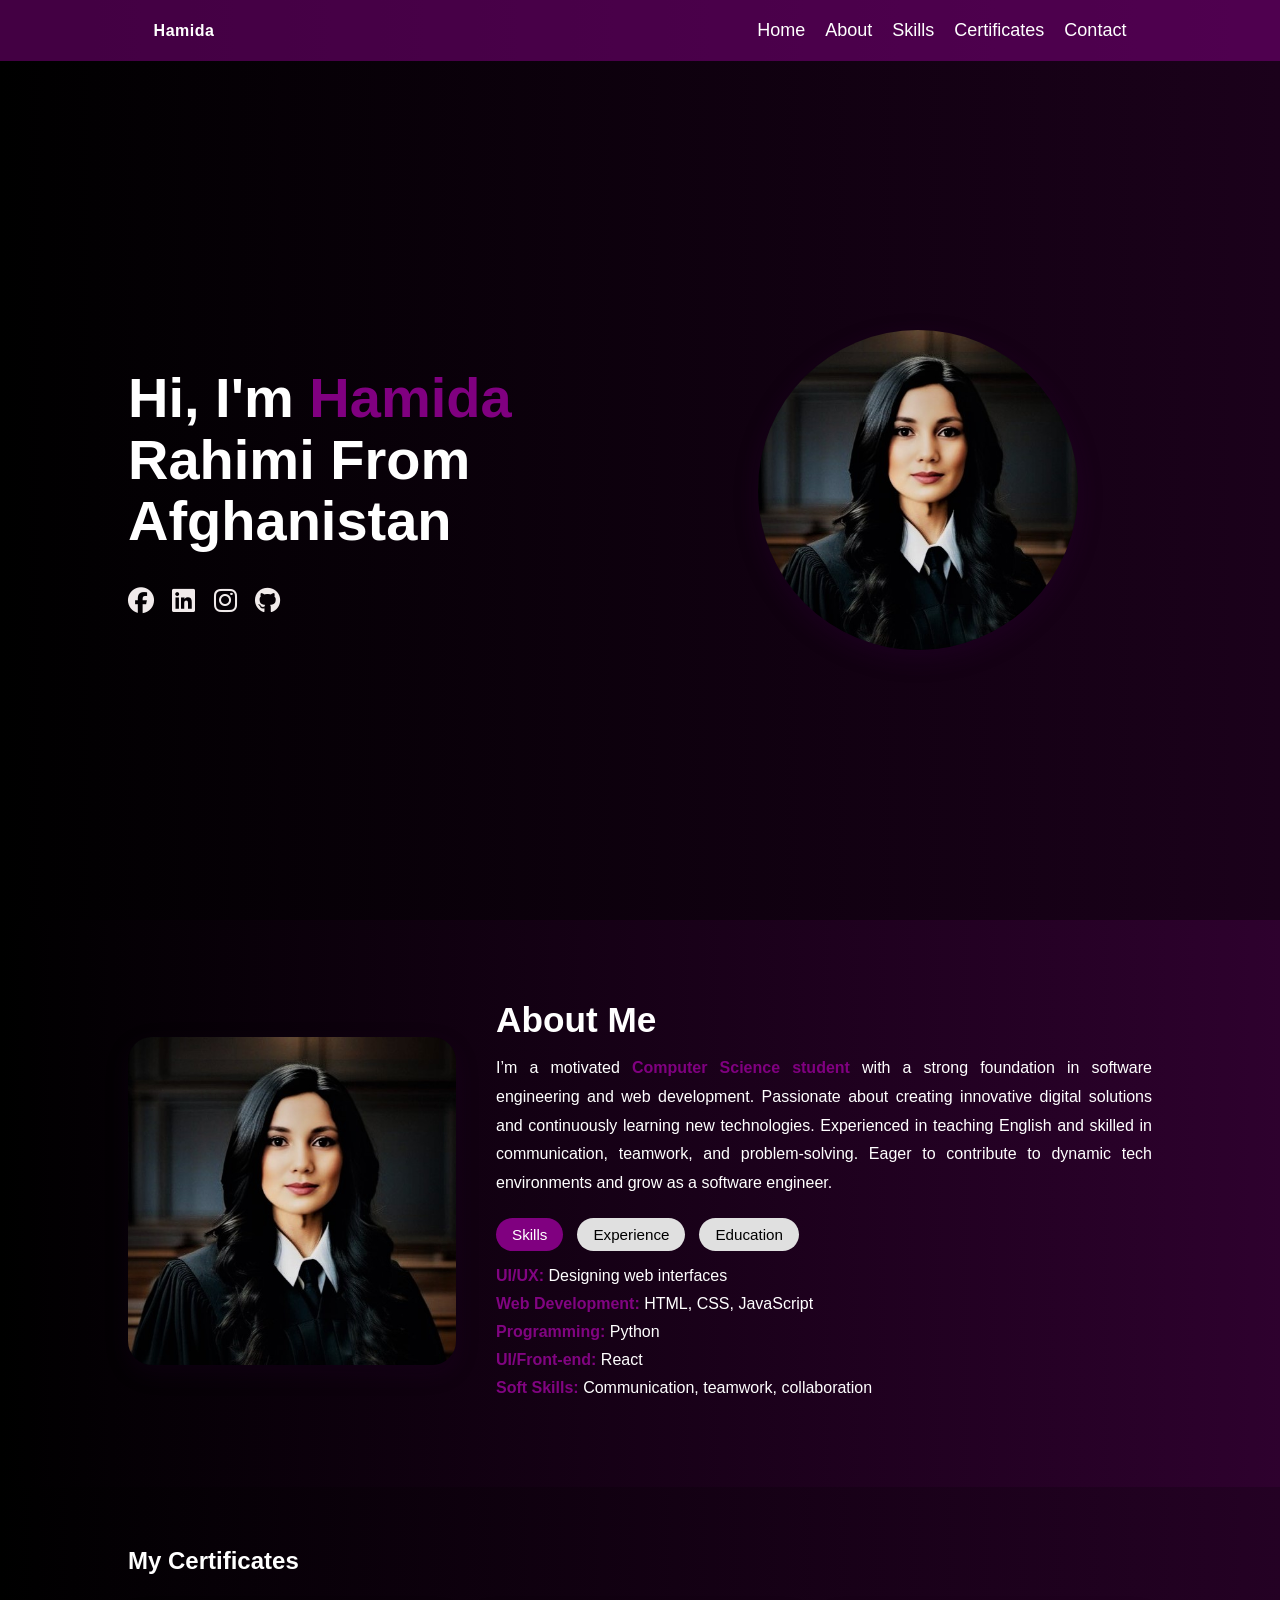
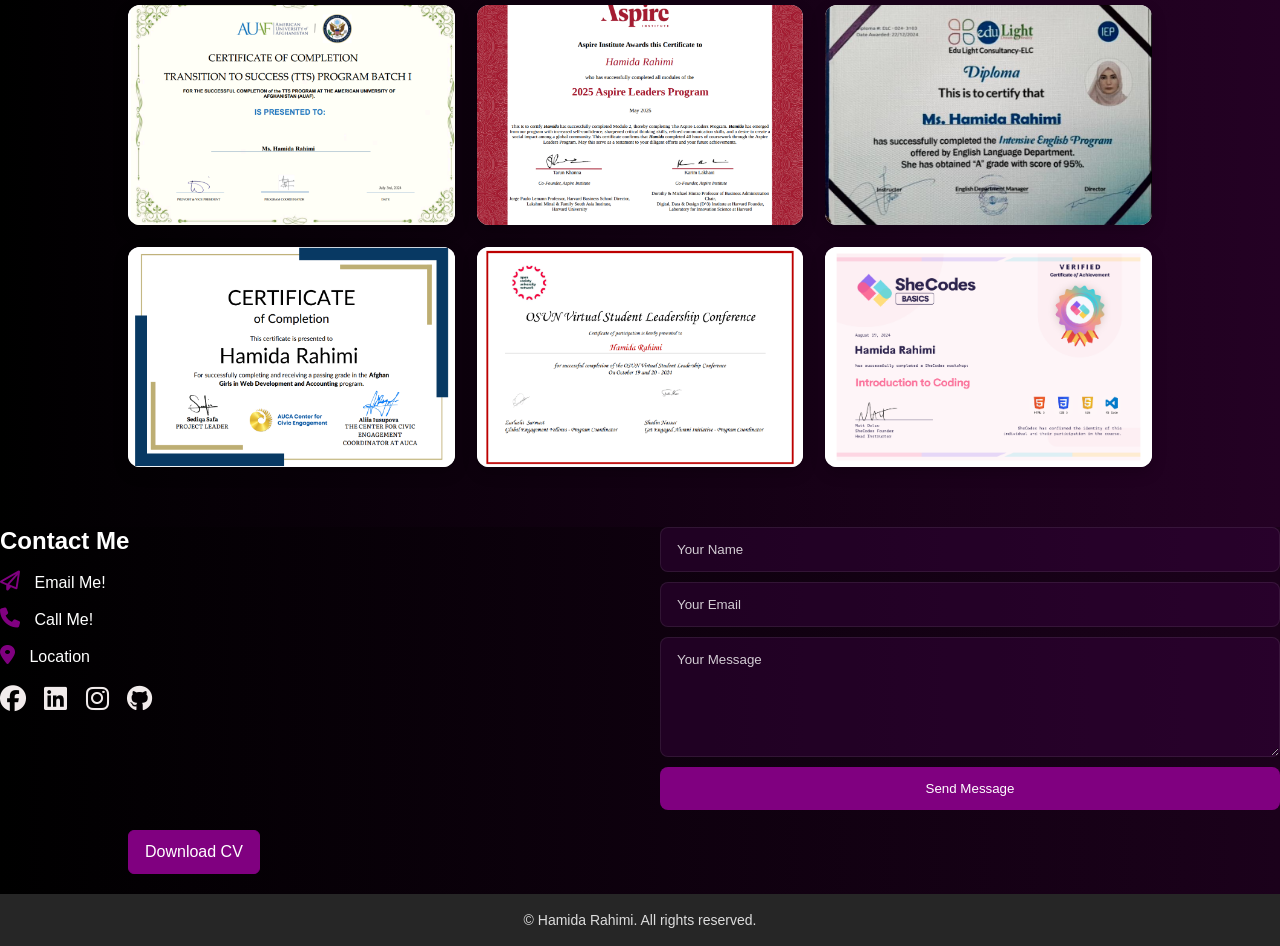
==== index.html @ 6b54b1b0 "change name" ====
<!DOCTYPE html>
<html lang="en">
<head>
  <meta charset="UTF-8" />
  <meta name="viewport" content="width=device-width, initial-scale=1.0" />
  <title>Personal Portfolio Website</title>
  <link rel="stylesheet" href="Style_fixed.css" />
  <!-- Font Awesome for icons -->
  <link rel="stylesheet" href="https://cdnjs.cloudflare.com/ajax/libs/font-awesome/6.4.0/css/all.min.css">
</head>

<body>
  <header id="header">
    <div class="container3">
      <nav class="navbar1">
        <a href="#" class="logo">Hamida</a>
        <ul id="nav-links">
          <li><a href="#">Home</a></li>
          <li><a href="#about">About</a></li>
          <li><a href="#about">Skills</a></li>
          <li><a href="#certificate">Certificates</a></li>
          <li><a href="#contact">Contact</a></li>
        </ul>
        <i class="fa-solid fa-bars" id="menu-icon" aria-label="Toggle navigation"></i>
      </nav>

      <div class="container1">
        <div class="right-sidee">
          <div class="hearder-text">
            <h1>Hi, I'm <span>Hamida</span> <br>Rahimi From Afghanistan</h1>
          </div>
          <section>
            <div class="social-icons">
              <a href="https://www.facebook.com/share/16F153yAP7/" target="_blank"><i class="fa-brands fa-facebook"></i></a>
              <a href="https://www.linkedin.com/in/hamida-rahimi-b41926293?utm_source=share&utm_campaign=share_via&utm_content=profile&utm_medium=android_app" target="_blank"><i class="fa-brands fa-linkedin"></i></a>
              <a href="https://www.instagram.com/ii_rahimi_001?igsh=ZGUzMzM3NWJiOQ==" target="_blank"><i class="fa-brands fa-instagram"></i></a>
              <a href="https://github.com/LunatriX0"><i class="fa-brands fa-github" target="_blank"></i></a>
            </div>
          </section>
        </div>

        <div class="left-sidee">
          <img src="pictur - Copy.jpg" alt="Profile Picture" class="profile-pic" />
        </div>
      </div>
    </div>
  </header>

  <!-- About Section -->
  <section id="about" class="about">
    <div class="container">
      <div class="about-wrapper">
        <!-- Left Column -->
        <div class="about-img">
          <img src="pictur - Copy.jpg" alt="Profile Picture" />
        </div>

        <!-- Right Column -->
        <div class="about-content">
          <h1 class="title">About Me</h1>
          <p class="description">
            I’m a motivated <span>Computer Science student</span> with a strong foundation in
            software engineering and web development. Passionate about creating
            innovative digital solutions and continuously learning new technologies.
            Experienced in teaching English and skilled in communication, teamwork, and problem-solving.
            Eager to contribute to dynamic tech environments and grow as a software engineer.
          </p>

          <!-- Tabs -->
          <div class="tabs">
            <button class="tab-btn active" data-tab="skills">Skills</button>
            <button class="tab-btn" data-tab="experience">Experience</button>
            <button class="tab-btn" data-tab="education">Education</button>
          </div>

          <!-- Tab Contents -->
          <div class="tab-content active" id="skills">
            <ul>
              <li><span>UI/UX:</span> Designing web interfaces</li>
              <li><span>Web Development:</span> HTML, CSS, JavaScript</li>
              <li><span>Programming:</span> Python</li>
              <li><span>UI/Front-end:</span> React</li>
              <li><span>Soft Skills:</span> Communication, teamwork, collaboration</li>
            </ul>
          </div>

          <div class="tab-content" id="experience">
            <ul>
              <li><span>Volunteer Instructor:</span> NGO (HOSW) (6 months)</li>
              <li><span>Assistant Instructor:</span> Star Educational Society in Bamiyan (5 months)</li>
              <li><span>Language Trainer:</span> Private School, Daikundi</li>
              <li><span>Speaking Trainer:</span> GPC Organization (Online Teaching)</li>
            </ul>
          </div>

          <div class="tab-content" id="education">
            <ul>
              <li><span>2022:</span> Graduated from Tagab Female High School</li>
              <li><span>2023:</span> Completed TTS Program at AUAF</li>
              <li><span>2024:</span> Began Undergraduate Studies at AUAF</li>
              <li><span>2024:</span> C1 English - Edu-light Center</li>
              <li><span>2025-Now:</span> Computer Science, AUAF</li>
              <li><span>2025-Now:</span> Web Development, HWRO</li>
            </ul>
          </div>
        </div>
      </div>
    </div>
  </section>

  <!-- Certificate Section -->
  <section id="certificate">
    <div class="container">
      <h1 class="sub-title">My Certificates</h1>
      <div class="certificates-list">
        <!-- Certificate cards unchanged, only CSS controls responsiveness -->
        <div class="cer1">
          <img src="Diplomas/auaf c.png" alt="AUAF Certificate">
          <div class="overlay">
            <h2>Transition to Success (TTS) Program</h2>
            <p>Completed at the American University of Afghanistan in 2023.</p>
            <a href="https://www.auaf.edu.af/general-8" target="_blank">Learn More</a>
          </div>
        </div>

        <div class="cer1">
          <img src="Diplomas/aspire.png" alt="Aspire Certificate">
          <div class="overlay">
            <h2>Aspire Program Certificate</h2>
            <p>Harvard Business School, 2024.</p>
            <a href="https://www.aspireleaders.org/program/aspire-leaders-program/" target="_blank">Learn More</a>
          </div>
        </div>

        <div class="cer1">
          <img src="Diplomas/Edu light diploma(1).jpg" alt="Edu-Light Diploma">
          <div class="overlay">
            <h2>English Language Diploma</h2>
            <p>Edu-Light English Center, 2024.</p>
            <a href="https://www.edu-light.com/" target="_blank">Learn More</a>
          </div>
        </div>

        <div class="cer1">
          <img src="Diplomas/auca.png" alt="AUCA Workshop">
          <div class="overlay">
            <h2>Center for Civic Engagement Workshop</h2>
            <p>AUCA, 2024.</p>
            <a href="https://auca.kg/en/workshops/" target="_blank">Learn More</a>
          </div>
        </div>

        <div class="cer1">
          <img src="Diplomas/osun.png" alt="OSUN Leadership">
          <div class="overlay">
            <h2>OSUN Leadership Conference</h2>
            <p>Open Society University Network, 2024.</p>
            <a href="https://opensocietyuniversitynetwork.org/opportunities/virtual-student-leadership-conference" target="_blank">Learn More</a>
          </div>
        </div>

        <div class="cer1">
          <img src="Diplomas/shecodes.png" alt="SheCodes Certificate">
          <div class="overlay">
            <h2>Introduction To Coding</h2>
            <p>HTML, CSS, JavaScript, and VS Code.</p>
            <a href="https://www.shecodes.io/" target="_blank">Learn More</a>
          </div>
        </div>

      </div>
    </div>
  </section>

  <!-- Contact Me -->
  <section id="contact" class="one">
    <div class="container">
      <div class="row">
        <div class="contact-left">
          <h1 class="sub-title">Contact Me</h1>
          <p><i class="fa-regular fa-paper-plane"></i> <a href="mailto:hamidarahimi154@gmail.com" style="text-decoration: none; color: white;">Email Me!</a></p>
          <p><i class="fa-solid fa-phone"></i> <a href="tel:+93777700831" style="text-decoration: none; color: white;">Call Me!</a></p>
          <p><i class="fa-solid fa-location-dot"></i> <a href="https://maps.app.goo.gl/VafP9FUpVTHmqbGw8" style="text-decoration: none; color: white;">Location</a></p>

          <div class="social-icons">
            <a href="https://www.facebook.com/share/16F153yAP7/" target="_blank"><i class="fa-brands fa-facebook"></i></a>
            <a href="https://www.linkedin.com/in/hamida-rahimi-b41926293?utm_source=share&utm_campaign=share_via&utm_content=profile&utm_medium=android_app" target="_blank"><i class="fa-brands fa-linkedin"></i></a>
            <a href="https://www.instagram.com/ii_rahimi_001?igsh=ZGUzMzM3NWJiOQ==" target="_blank"><i class="fa-brands fa-instagram"></i></a>
            <a href="https://github.com/LunatriX0" target="_blank"><i class="fa-brands fa-github"></i></a>
          </div>
        </div>

        <div class="contact-right">
          <!-- Replace with your real Formspree endpoint -->
          <form action="https://formspree.io/f/mpwjloaq" method="POST" class="contact-right">
                  <input type="text" name="name" placeholder="Your Name" required>
                  <input type="email" name="email" placeholder="Your Email" required>
                  <textarea name="message" placeholder="Your Message" required></textarea>
                  <input type="submit" value="Send Message">
                </form>
        </div>
      </div>
    </div>
  </section>

  <footer>
    <div class="container">
      <a href="Rahimi CV.pdf" download class="btn btn2">Download CV</a>
    </div>
    <div class="copyright">
      <p>© Hamida Rahimi. All rights reserved.</p>
    </div>
  </footer>

  <script>
    // Mobile nav toggle
    const menuIcon = document.getElementById('menu-icon');
    const navLinks = document.getElementById('nav-links');
    menuIcon.addEventListener('click', () => {
      navLinks.classList.toggle('active');
    });
    // Close nav on link click (mobile)
    navLinks.querySelectorAll('a').forEach(a => {
      a.addEventListener('click', () => navLinks.classList.remove('active'));
    });

    // Tabs
    const tabButtons = document.querySelectorAll('.tab-btn');
    const tabContents = document.querySelectorAll('.tab-content');
    tabButtons.forEach(button => {
      button.addEventListener('click', () => {
        const target = button.dataset.tab;
        tabButtons.forEach(btn => btn.classList.remove('active'));
        tabContents.forEach(content => content.classList.remove('active'));
        button.classList.add('active');
        document.getElementById(target).classList.add('active');
      });
    });
  </script>
</body>
</html>
---- Style_fixed.css ----
* {
  margin: 0;
  padding: 0;
  font-family: 'Roboto', sans-serif;
  box-sizing: border-box;
}
body {
  background: linear-gradient(to left, #1b011b, rgb(0, 0, 0));
  color: #fff;
}
#header {
  width: 100%;
  min-height: 100vh;
  background-size: cover;
  background-position: center;
  padding-top: 64px; /* offset for fixed navbar */
}
.container3 {
  padding: 10px 10%;
}
/* NAVBAR */
.navbar1 {
  display: flex;
  justify-content: space-between;
  align-items: center;
  padding: 20px 12%;
  position: fixed;
  top: 0;
  left: 0;
  width: 100%;
  background: #80008086;
  z-index: 1000;
}
.navbar1 .logo {
  color: #fff;
  text-decoration: none;
  font-weight: 700;
  letter-spacing: 0.5px;
}
#menu-icon {
  display: none;
  font-size: 28px;
  color: #fff;
  cursor: pointer;
}
.navbar1 ul {
  display: flex;
  gap: 20px;
  list-style: none;
}
.navbar1 ul li a {
  color: #fff;
  text-decoration: none;
  font-size: 18px;
  position: relative;
}
.navbar1 ul li a::after {
  content: '';
  width: 0;
  height: 3px;
  background: #fff;
  position: absolute;
  left: 0;
  bottom: -6px;
  transition: 0.3s;
}
.navbar1 ul li a:hover::after {
  width: 100%;
}

/* HERO */
.container1 {
  display: grid;
  grid-template-columns: 1.2fr 0.8fr;
  align-items: center;
  gap: 40px;
  min-height: calc(100vh - 64px);
}
.profile-pic {
  border-radius: 50%;
  width: min(320px, 70vw);
  aspect-ratio: 1/1;
  object-fit: cover;
  margin-top: 0;
  box-shadow: 0px 8px 25px rgba(54, 5, 66, 0.25);
}
.right-sidee {
  color: #fff;
  display: flex;
  flex-direction: column;
  justify-content: center;
  align-items: flex-start;
  text-align: left;
  gap: 16px;
}
.hearder-text h1 {
  font-size: clamp(28px, 5vw, 56px);
  line-height: 1.1;
}
.hearder-text h1 span {
  color: #800080;
}

/* About Section */
.about {
  padding: 80px 10%;
  background: linear-gradient(to left, #2e012e, #000);
}
.about-wrapper {
  display: grid;
  grid-template-columns: 1fr 2fr;
  gap: 40px;
  align-items: center;
}
.about-img img {
  width: 100%;
  max-width: 360px;
  aspect-ratio: 1/1;
  object-fit: cover;
  border-radius: 24px;
  box-shadow: 0px 8px 25px rgba(54, 5, 66, 0.15);
}
.title {
  font-size: 2.2rem;
  margin-bottom: 14px;
  color: #fff;
}
.description {
  line-height: 1.8;
  color: #fff;
  margin-bottom: 20px;
  text-align: justify;
}
.description span {
  font-weight: 600;
  color: #800080;
}

/* Tabs */
.tabs { display: flex; gap: 14px; margin-bottom: 16px; flex-wrap: wrap; }
.tab-btn {
  padding: 8px 16px;
  border: none;
  border-radius: 25px;
  background: #e0e0e0;
  cursor: pointer;
  font-size: 0.95rem;
  transition: all 0.3s;
}
.tab-btn.active, .tab-btn:hover { background: #800080; color: #fff; }
/* Tab Contents */
.tab-content { display: none; animation: fadeIn 0.4s ease-in-out; }
.tab-content.active { display: block; }
.tab-content ul { list-style: none; padding: 0; }
.tab-content ul li { margin-bottom: 10px; font-size: 1rem; color: #fff; }
.tab-content ul li span { font-weight: 600; color: #810481; }

@keyframes fadeIn { from {opacity: 0; transform: translateY(6px);} to {opacity: 1; transform: translateY(0);} }

/* Certificates */
#certificate {
  padding: 60px 10%;
  background: linear-gradient(to left, #240124, #000);
}
.certificates-list {
  display: grid;
  grid-template-columns: repeat(3, 1fr);
  gap: 22px;
  margin-top: 30px;
}
.cer1 {
  position: relative;
  border-radius: 12px;
  overflow: hidden;
  cursor: pointer;
  box-shadow: 0 6px 15px rgba(0, 0, 0, 0.2);
  background: #fff;
}
.cer1 img {
  width: 100%;
  height: 220px;
  object-fit: cover;
  display: block;
  transition: transform 0.4s ease;
}
.cer1:hover img { transform: scale(1.05); }
.overlay {
  position: absolute; inset: 0;
  background: rgba(23, 1, 29, 0.58);
  color: #fff; display: flex; flex-direction: column; justify-content: center; align-items: center;
  padding: 18px; opacity: 0; transform: translateY(20px); transition: all 0.4s ease; text-align: center;
}
.overlay h2 { font-size: 18px; margin-bottom: 8px; }
.overlay p { font-size: 14px; margin-bottom: 12px; line-height: 1.4; }
.overlay a { text-decoration: none; background: #800080; color: #fff; padding: 8px 14px; border-radius: 6px; font-size: 13px; }
.cer1:hover .overlay { opacity: 1; transform: translateY(0); }

/* Contact */
#contact .row {
  display: flex;
  gap: 40px;
  flex-wrap: wrap;
  align-items: flex-start;
}
.contact-left, .contact-right { flex: 1; min-width: 280px; }
.contact-left p { margin-top: 16px; }
.contact-left p i { color: #800080; margin-right: 10px; font-size: 20px; }
.social-icons { margin-top: 18px; }
.social-icons a { text-decoration: none; font-size: 26px; margin-right: 14px; color: #f1ebeb; display: inline-block; transition: transform 0.3s; }
.social-icons a:hover { color: #ffd6ff; transform: translateY(-3px); }

.contact-right form { width: 100%; display: grid; gap: 10px; }
.contact-right input, .contact-right textarea {
  width: 100%;
  padding: 14px 16px;
  border-radius: 8px;
  border: 1px solid rgba(255,255,255,0.08);
  outline: none;
  background-color: rgba(68, 5, 75, 0.35);
  color: #fff;
}
.contact-right textarea { min-height: 120px; resize: vertical; }
.contact-right input::placeholder, .contact-right textarea::placeholder { color: rgba(255,255,255,0.8); }
.contact-right input[value="Send Message"] {
  background-color: #800080; color: white; cursor: pointer; border: none;
}
.contact-right input[value="Send Message"]:hover { background-color: #800080; }

/* Footer */
.btn { display: inline-block; margin: 20px 0; border: 1px solid #800080; padding: 12px 16px; border-radius: 6px; color: #fff; text-decoration: none; }
.btn.btn2 { background: #800080; }
.btn.btn2:hover { background: #800080; }
footer .container { padding: 0 10%; }

.copyright { width: 100%; text-align: center; padding: 18px 0; background: #262626; }
.copyright p { font-size: 14px; color: #ddd; }

/* Responsive */
@media (max-width: 1024px) {
  .container1 { grid-template-columns: 1fr; text-align: center; }
  .right-sidee { align-items: center; text-align: center; }
}

@media (max-width: 768px) {
  #menu-icon { display: block; }
  .navbar1 ul {
    position: absolute;
    top: 60px; right: 10%;
    background: #800080;
    border-radius: 10px;
    padding: 14px;
    display: none;
    flex-direction: column;
    width: 220px;
  }
  .navbar1 ul.active { display: flex; }
  .about-wrapper { grid-template-columns: 1fr; text-align: center; }
  .about-img img { margin: 0 auto; border-radius: 50%; }
  .certificates-list { grid-template-columns: 1fr 1fr; }
}

@media (max-width: 520px) {
  .certificates-list { grid-template-columns: 1fr; }
}
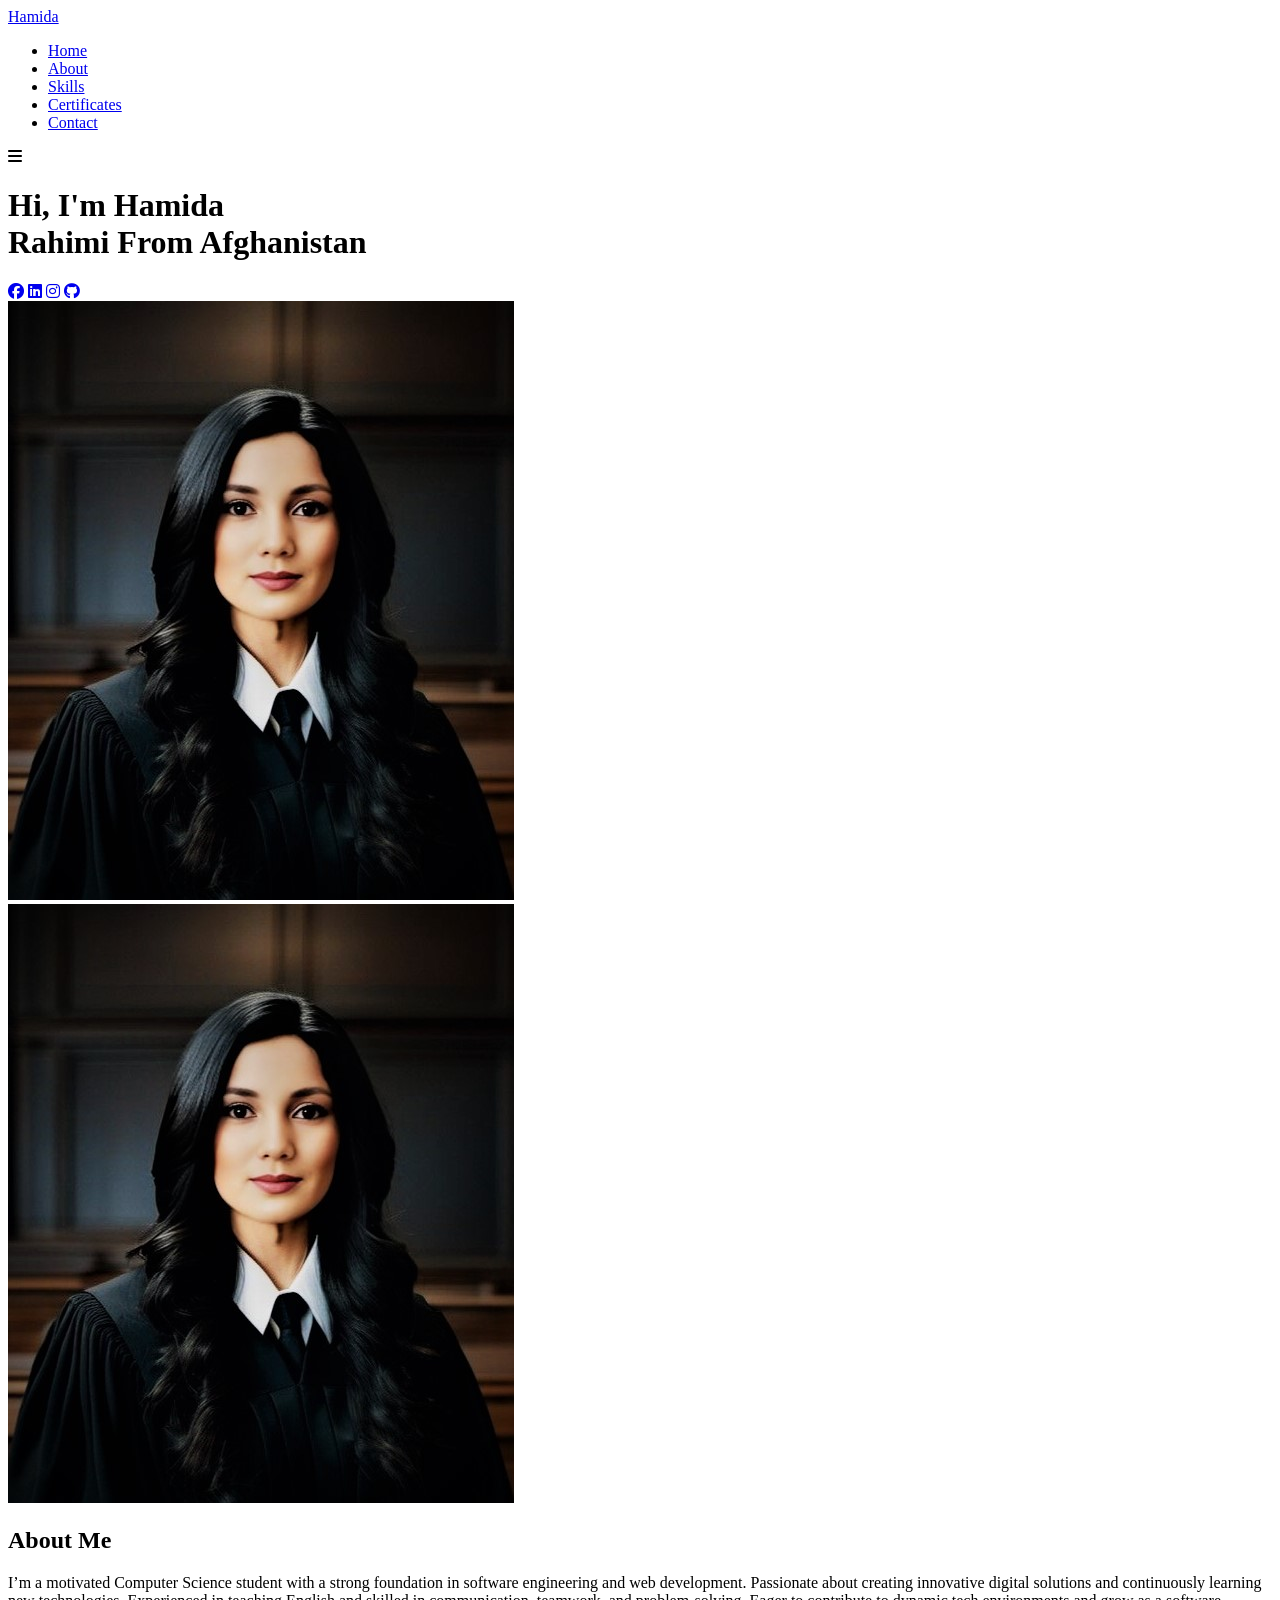
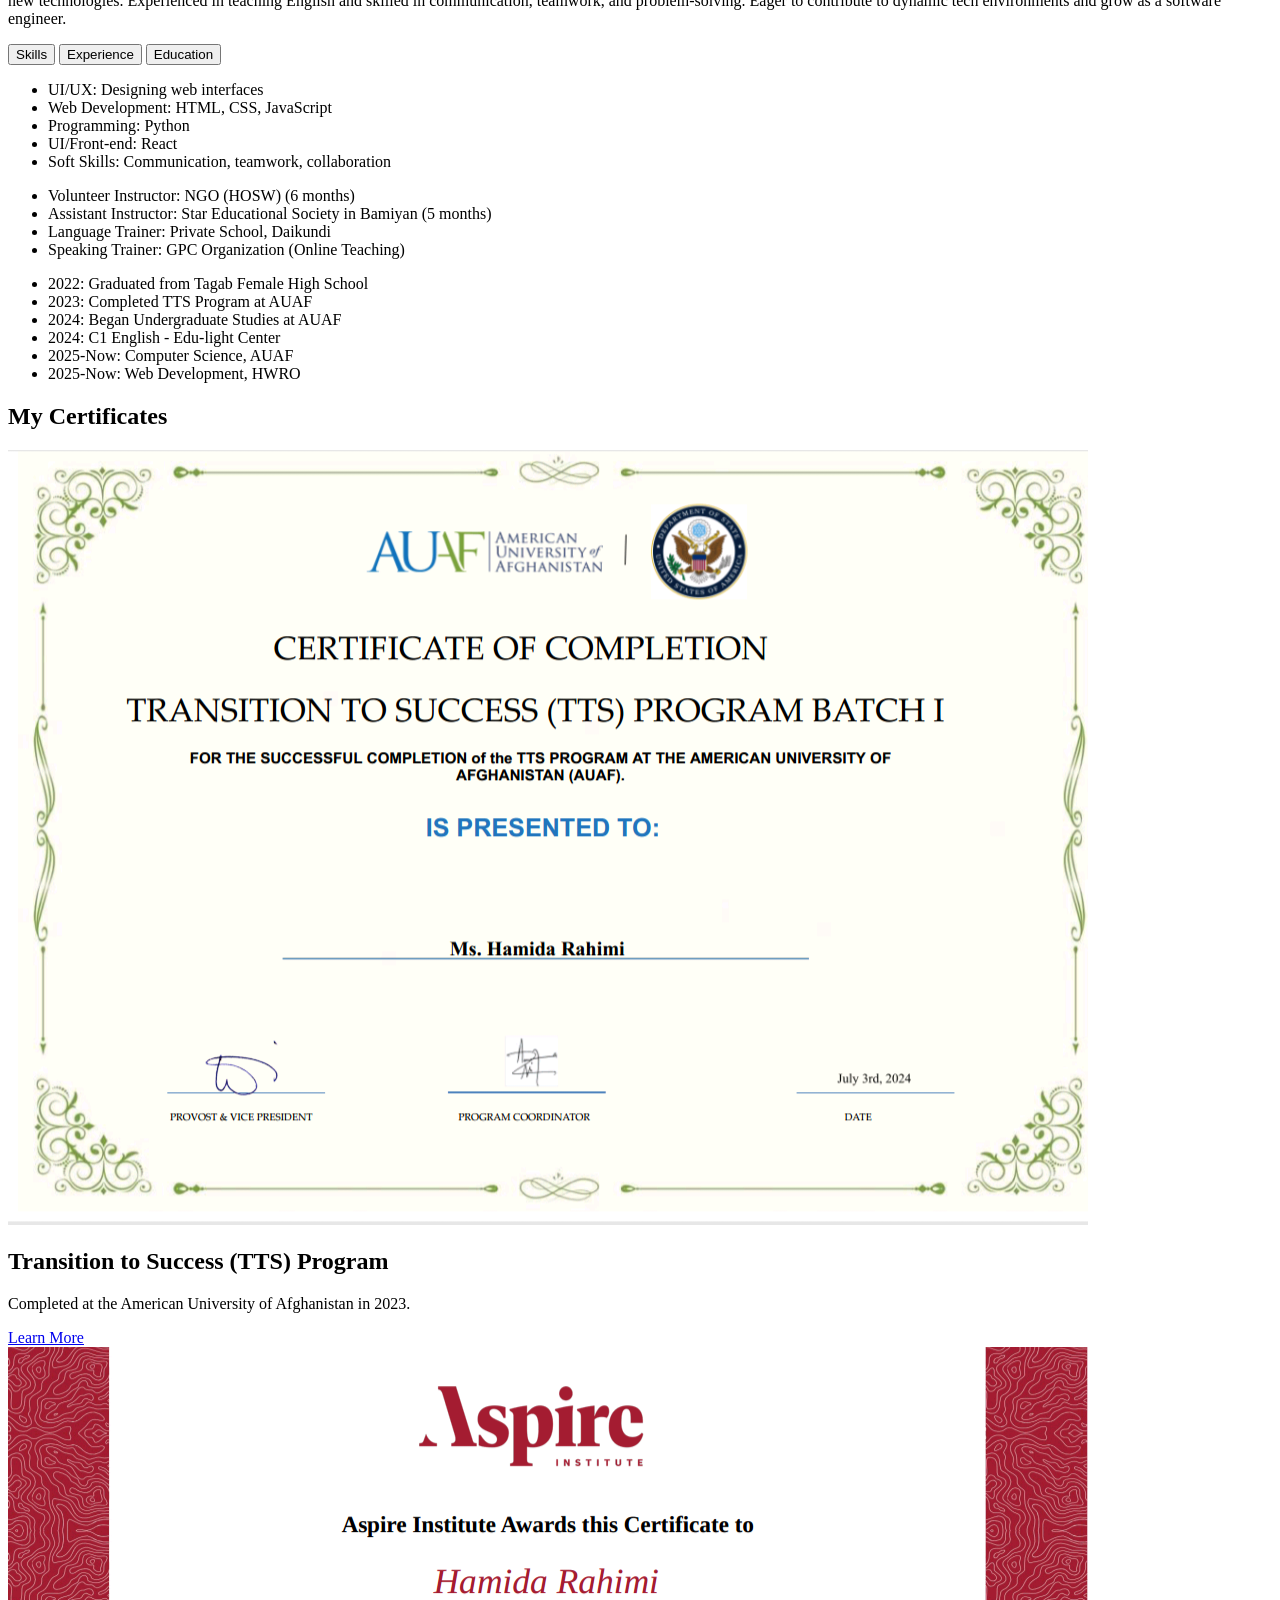
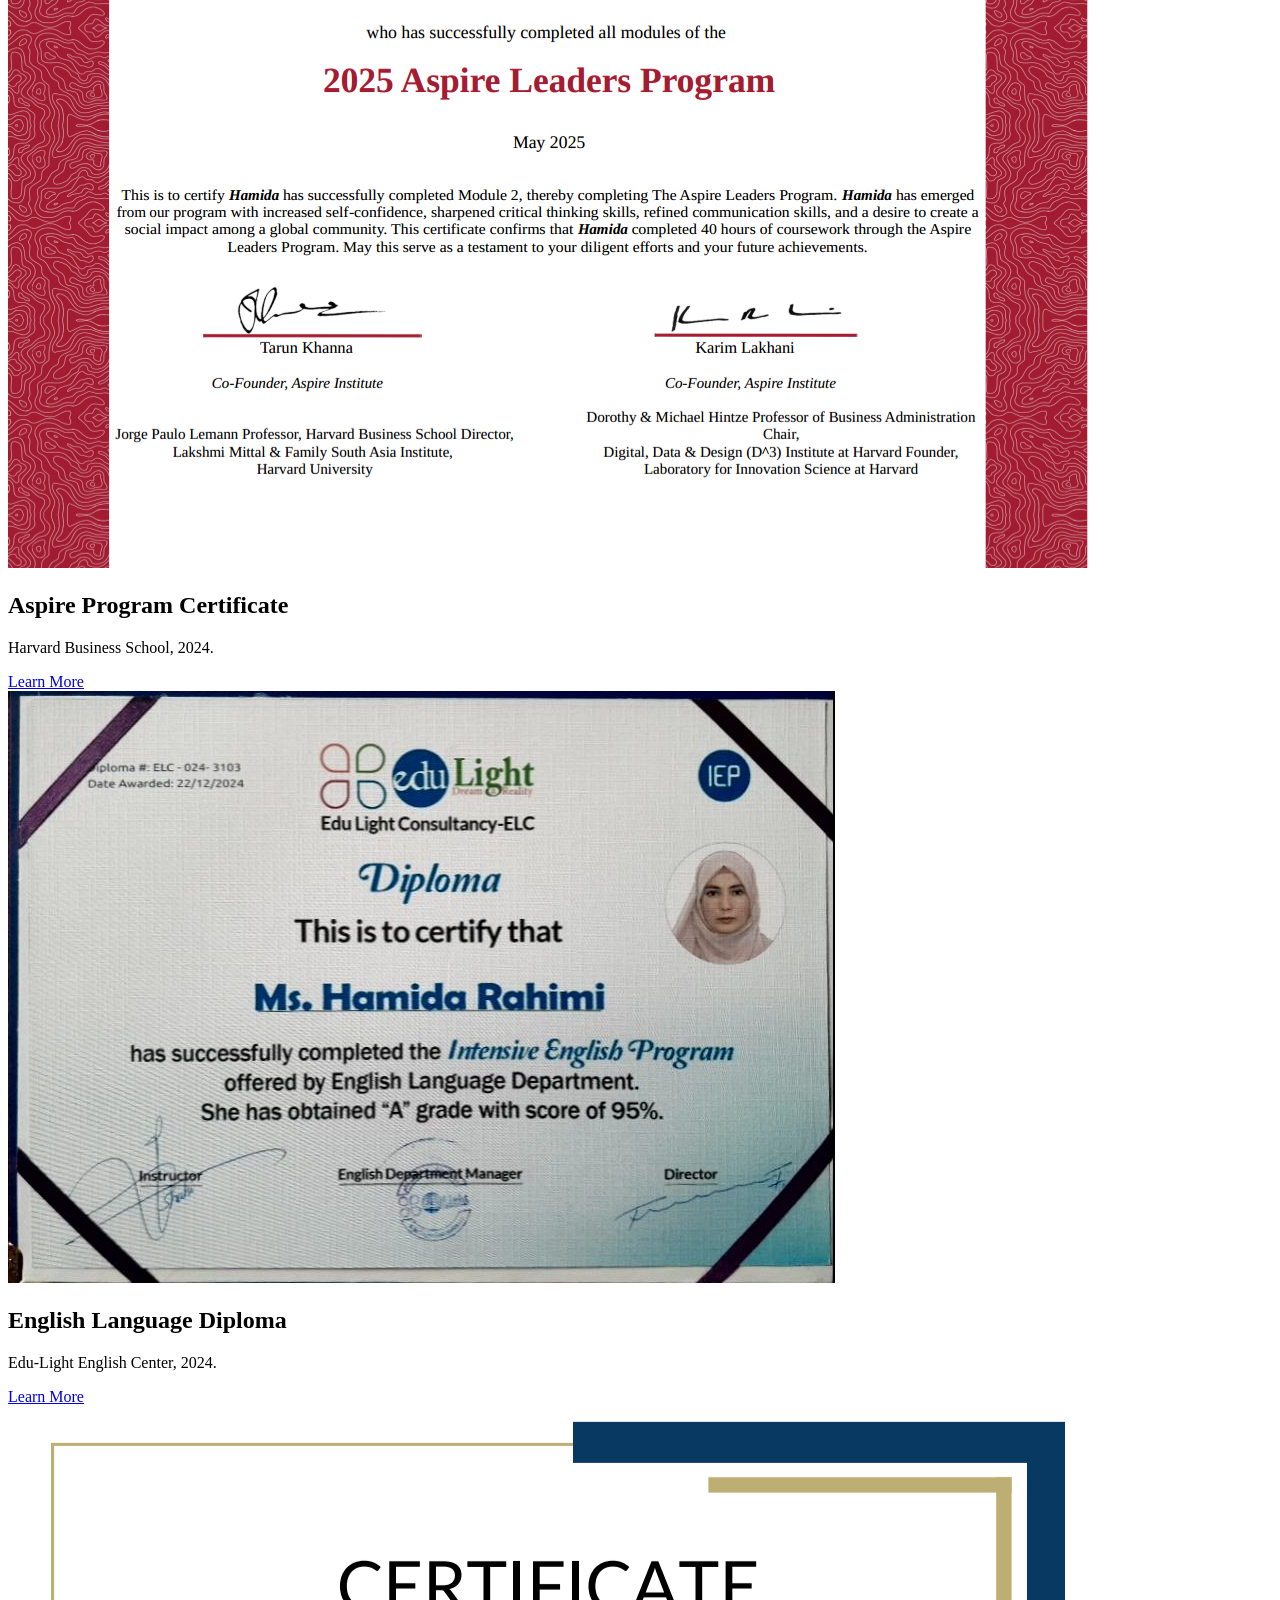
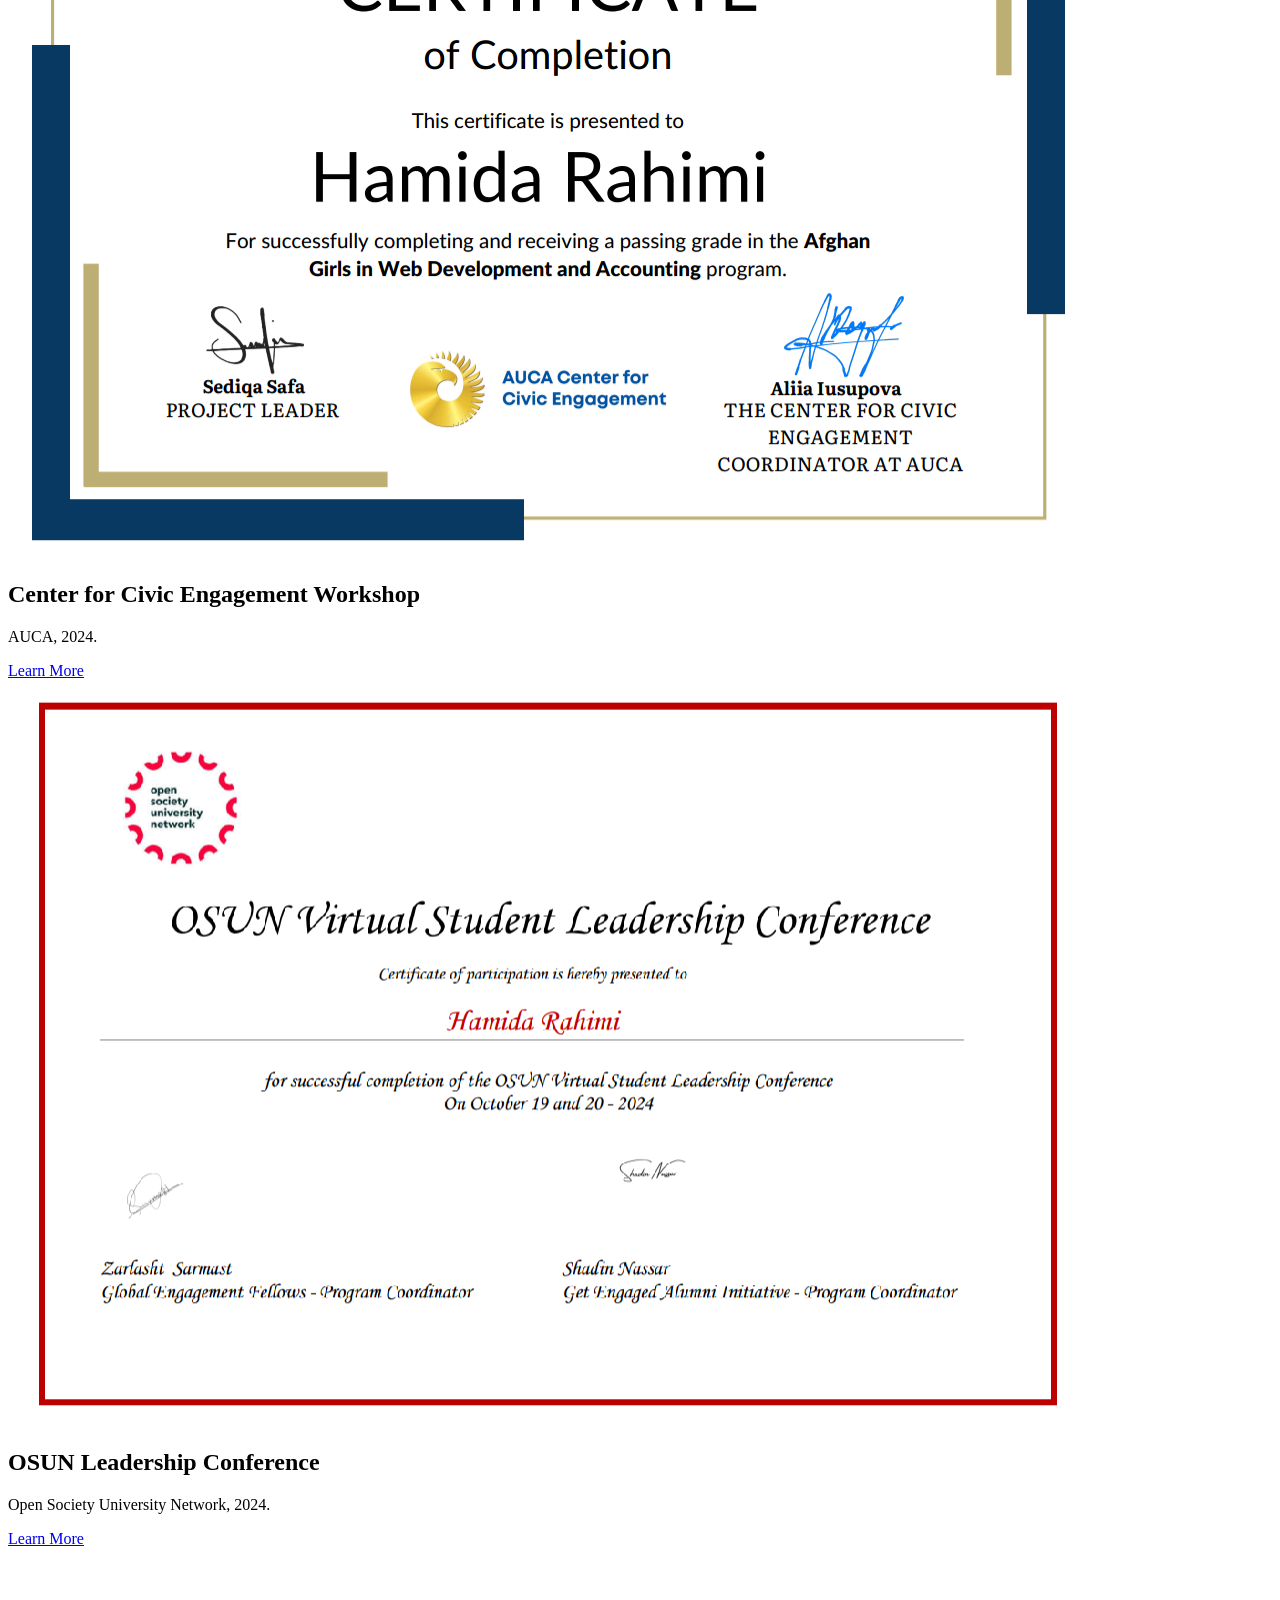
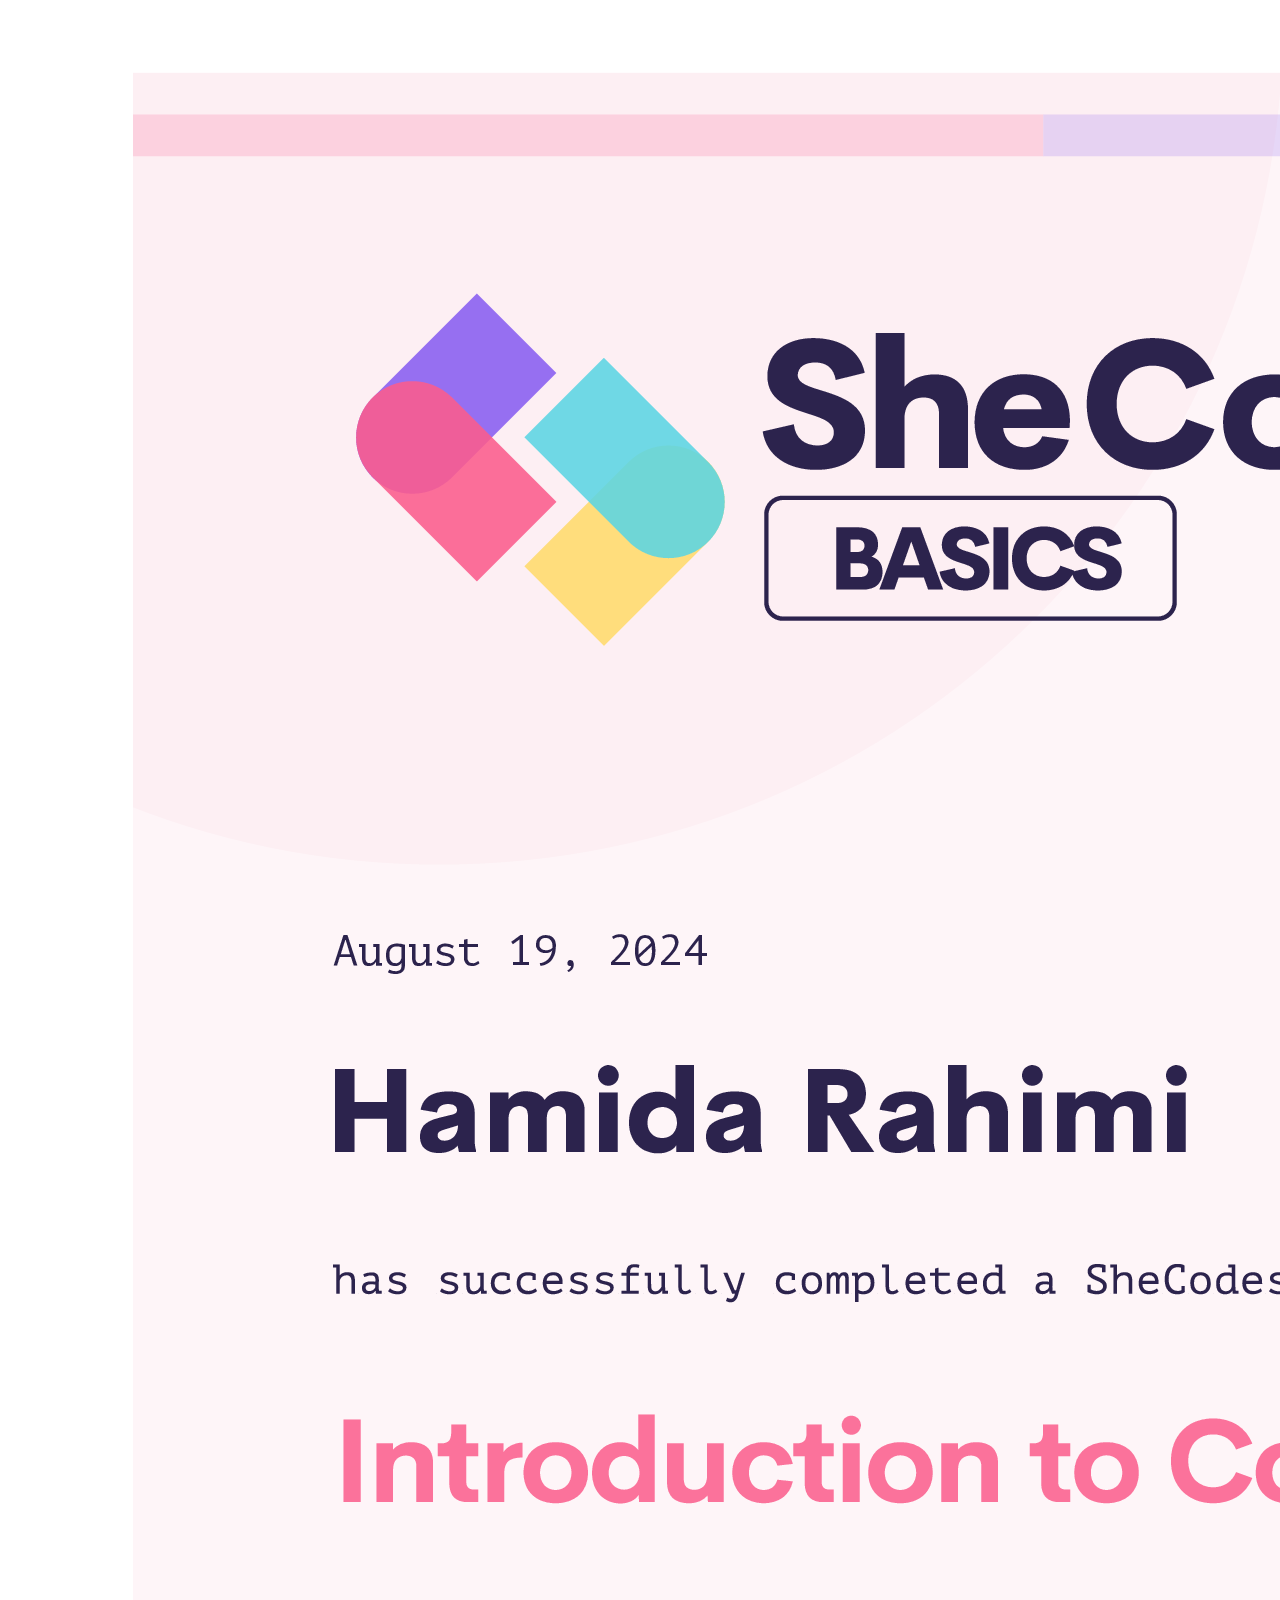
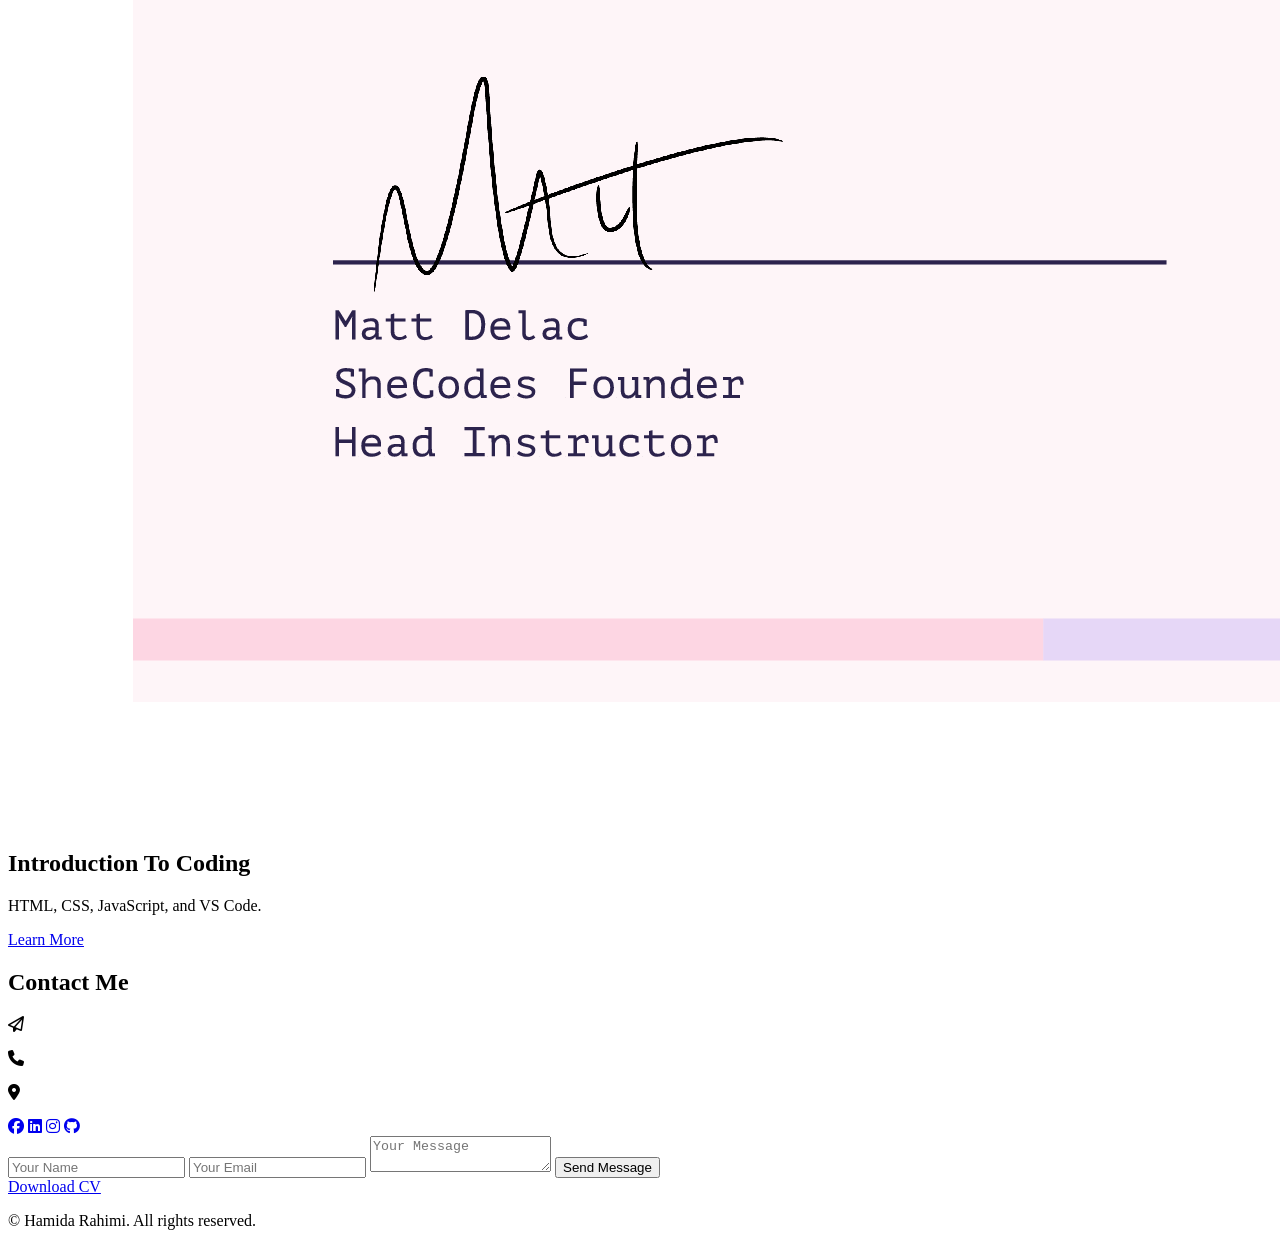
==== commit 14ffe9dd: "changes on naming" ====
--- a/index.html
+++ b/index.html
@@ -4,7 +4,7 @@
   <meta charset="UTF-8" />
   <meta name="viewport" content="width=device-width, initial-scale=1.0" />
   <title>Personal Portfolio Website</title>
-  <link rel="stylesheet" href="Style_fixed.css" />
+  <link rel="stylesheet" href="Style.css" />
   <!-- Font Awesome for icons -->
   <link rel="stylesheet" href="https://cdnjs.cloudflare.com/ajax/libs/font-awesome/6.4.0/css/all.min.css">
 </head>
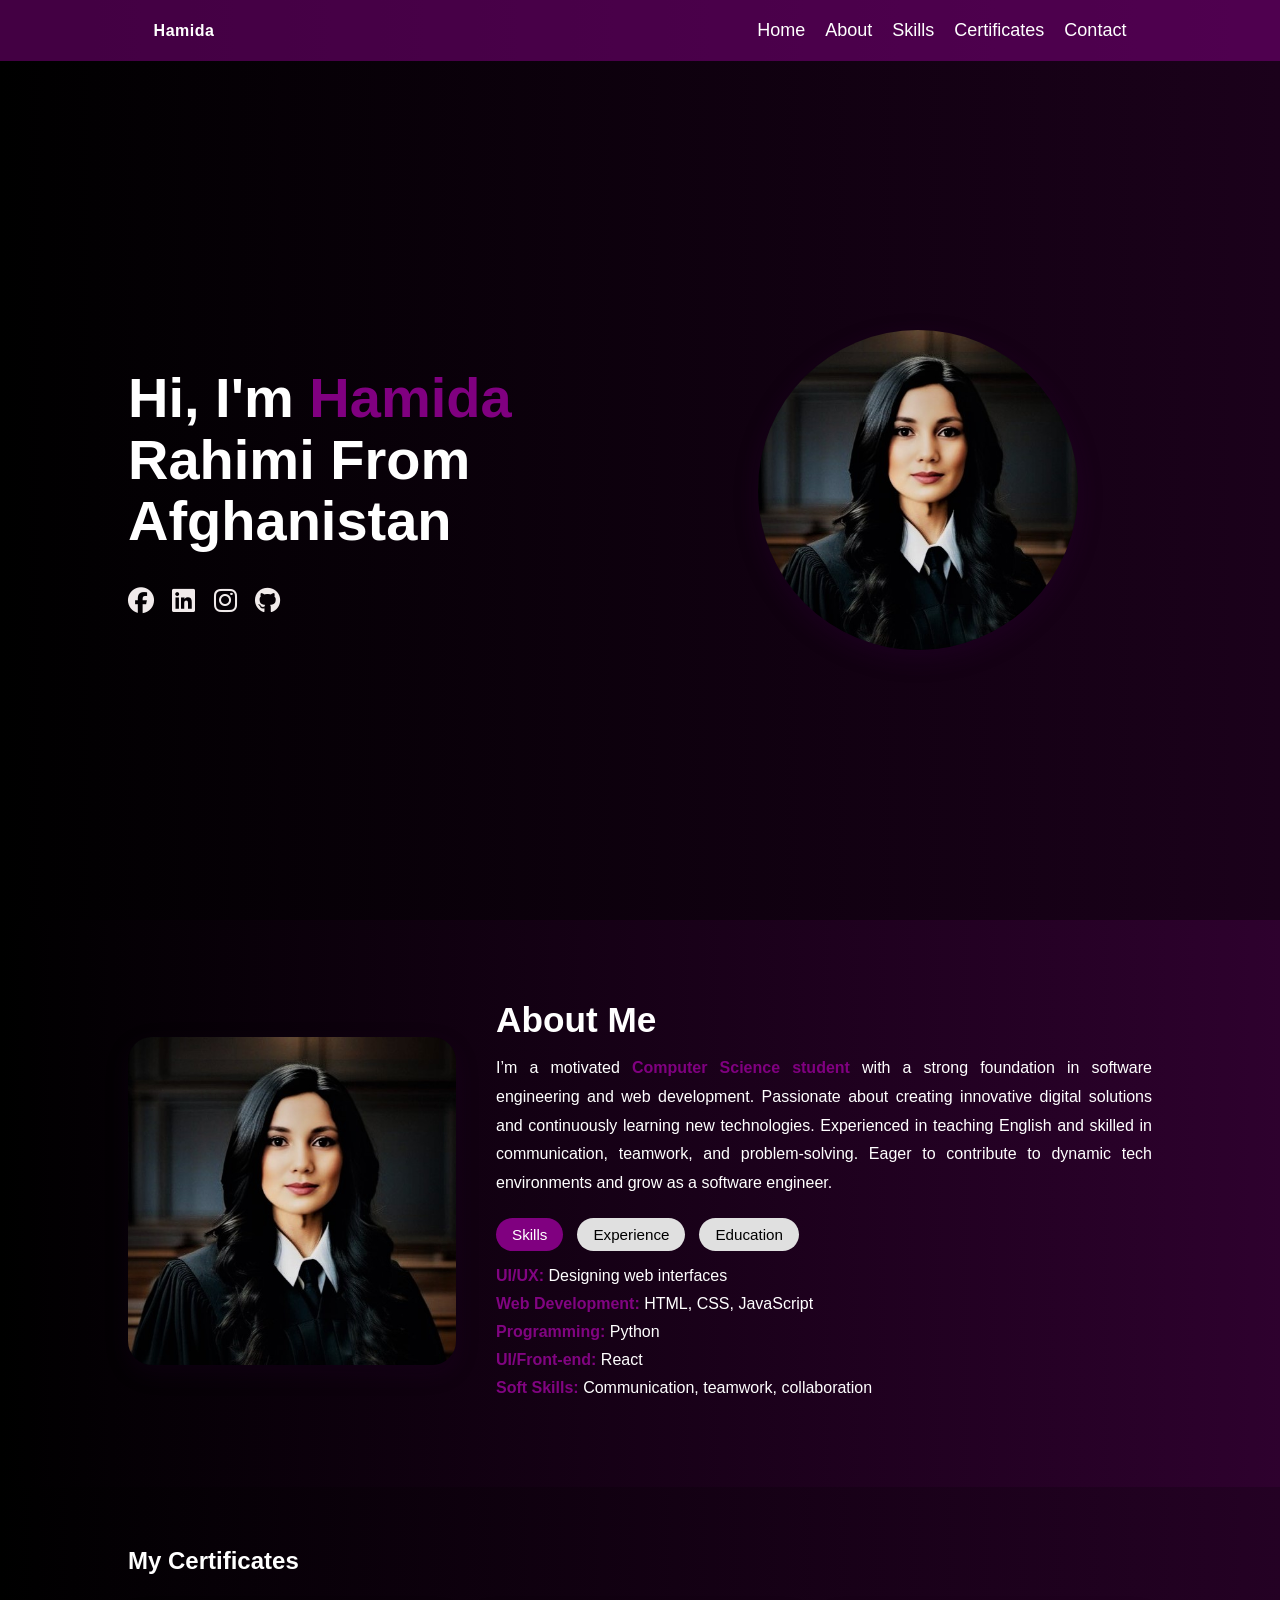
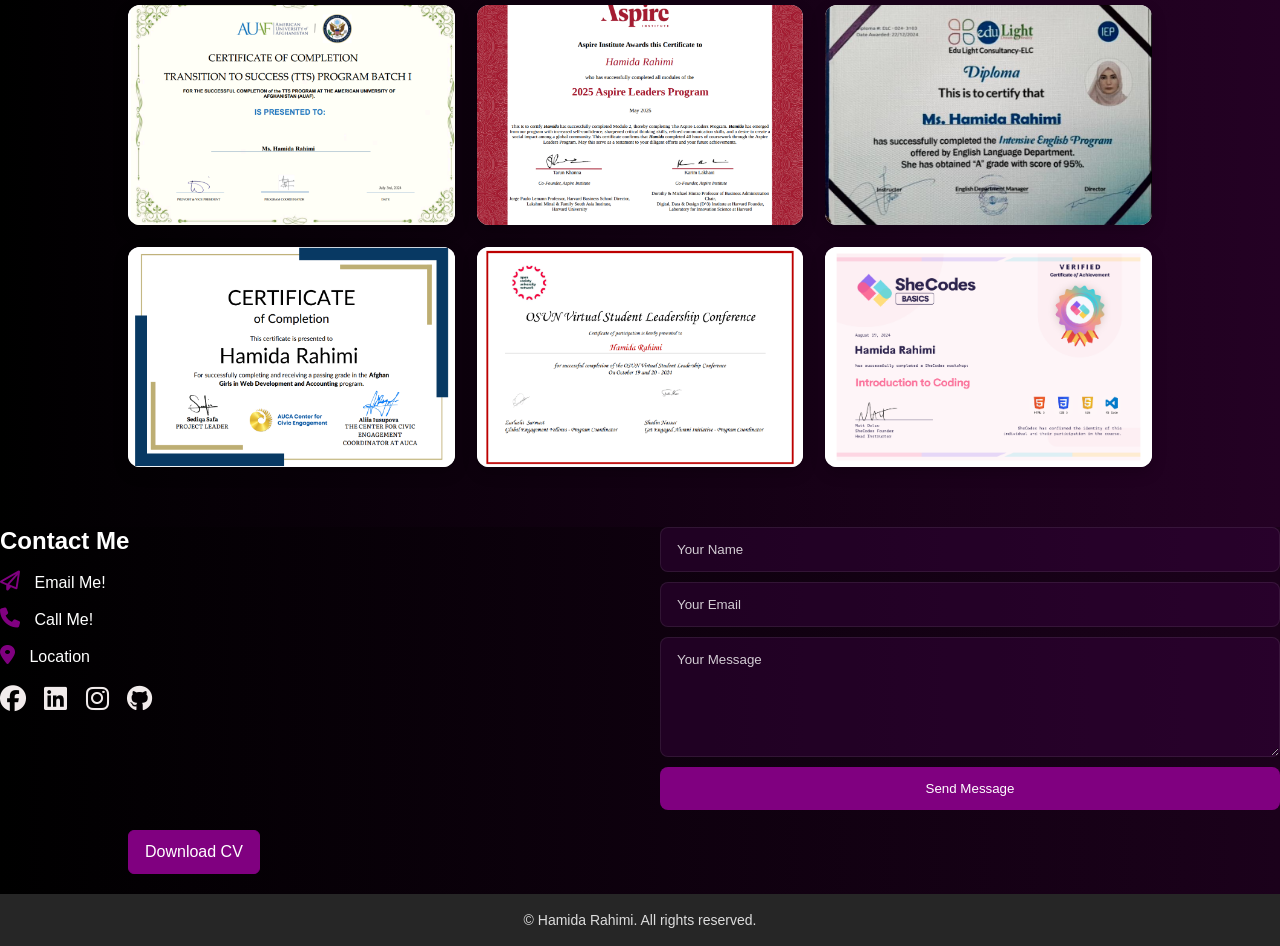
==== commit 7b5d09df: "corrected" ====
--- a/index.html
+++ b/index.html
@@ -4,7 +4,7 @@
   <meta charset="UTF-8" />
   <meta name="viewport" content="width=device-width, initial-scale=1.0" />
   <title>Personal Portfolio Website</title>
-  <link rel="stylesheet" href="Style.css" />
+  <link rel="stylesheet" href="style.css" />
   <!-- Font Awesome for icons -->
   <link rel="stylesheet" href="https://cdnjs.cloudflare.com/ajax/libs/font-awesome/6.4.0/css/all.min.css">
 </head>
--- a/style.css
+++ b/style.css
@@ -0,0 +1,264 @@
+* {
+  margin: 0;
+  padding: 0;
+  font-family: 'Roboto', sans-serif;
+  box-sizing: border-box;
+}
+body {
+  background: linear-gradient(to left, #1b011b, rgb(0, 0, 0));
+  color: #fff;
+}
+#header {
+  width: 100%;
+  min-height: 100vh;
+  background-size: cover;
+  background-position: center;
+  padding-top: 64px; /* offset for fixed navbar */
+}
+.container3 {
+  padding: 10px 10%;
+}
+/* NAVBAR */
+.navbar1 {
+  display: flex;
+  justify-content: space-between;
+  align-items: center;
+  padding: 20px 12%;
+  position: fixed;
+  top: 0;
+  left: 0;
+  width: 100%;
+  background: #80008086;
+  z-index: 1000;
+}
+.navbar1 .logo {
+  color: #fff;
+  text-decoration: none;
+  font-weight: 700;
+  letter-spacing: 0.5px;
+}
+#menu-icon {
+  display: none;
+  font-size: 28px;
+  color: #fff;
+  cursor: pointer;
+}
+.navbar1 ul {
+  display: flex;
+  gap: 20px;
+  list-style: none;
+}
+.navbar1 ul li a {
+  color: #fff;
+  text-decoration: none;
+  font-size: 18px;
+  position: relative;
+}
+.navbar1 ul li a::after {
+  content: '';
+  width: 0;
+  height: 3px;
+  background: #fff;
+  position: absolute;
+  left: 0;
+  bottom: -6px;
+  transition: 0.3s;
+}
+.navbar1 ul li a:hover::after {
+  width: 100%;
+}
+
+/* HERO */
+.container1 {
+  display: grid;
+  grid-template-columns: 1.2fr 0.8fr;
+  align-items: center;
+  gap: 40px;
+  min-height: calc(100vh - 64px);
+}
+.profile-pic {
+  border-radius: 50%;
+  width: min(320px, 70vw);
+  aspect-ratio: 1/1;
+  object-fit: cover;
+  margin-top: 0;
+  box-shadow: 0px 8px 25px rgba(54, 5, 66, 0.25);
+}
+.right-sidee {
+  color: #fff;
+  display: flex;
+  flex-direction: column;
+  justify-content: center;
+  align-items: flex-start;
+  text-align: left;
+  gap: 16px;
+}
+.hearder-text h1 {
+  font-size: clamp(28px, 5vw, 56px);
+  line-height: 1.1;
+}
+.hearder-text h1 span {
+  color: #800080;
+}
+
+/* About Section */
+.about {
+  padding: 80px 10%;
+  background: linear-gradient(to left, #2e012e, #000);
+}
+.about-wrapper {
+  display: grid;
+  grid-template-columns: 1fr 2fr;
+  gap: 40px;
+  align-items: center;
+}
+.about-img img {
+  width: 100%;
+  max-width: 360px;
+  aspect-ratio: 1/1;
+  object-fit: cover;
+  border-radius: 24px;
+  box-shadow: 0px 8px 25px rgba(54, 5, 66, 0.15);
+}
+.title {
+  font-size: 2.2rem;
+  margin-bottom: 14px;
+  color: #fff;
+}
+.description {
+  line-height: 1.8;
+  color: #fff;
+  margin-bottom: 20px;
+  text-align: justify;
+}
+.description span {
+  font-weight: 600;
+  color: #800080;
+}
+
+/* Tabs */
+.tabs { display: flex; gap: 14px; margin-bottom: 16px; flex-wrap: wrap; }
+.tab-btn {
+  padding: 8px 16px;
+  border: none;
+  border-radius: 25px;
+  background: #e0e0e0;
+  cursor: pointer;
+  font-size: 0.95rem;
+  transition: all 0.3s;
+}
+.tab-btn.active, .tab-btn:hover { background: #800080; color: #fff; }
+/* Tab Contents */
+.tab-content { display: none; animation: fadeIn 0.4s ease-in-out; }
+.tab-content.active { display: block; }
+.tab-content ul { list-style: none; padding: 0; }
+.tab-content ul li { margin-bottom: 10px; font-size: 1rem; color: #fff; }
+.tab-content ul li span { font-weight: 600; color: #810481; }
+
+@keyframes fadeIn { from {opacity: 0; transform: translateY(6px);} to {opacity: 1; transform: translateY(0);} }
+
+/* Certificates */
+#certificate {
+  padding: 60px 10%;
+  background: linear-gradient(to left, #240124, #000);
+}
+.certificates-list {
+  display: grid;
+  grid-template-columns: repeat(3, 1fr);
+  gap: 22px;
+  margin-top: 30px;
+}
+.cer1 {
+  position: relative;
+  border-radius: 12px;
+  overflow: hidden;
+  cursor: pointer;
+  box-shadow: 0 6px 15px rgba(0, 0, 0, 0.2);
+  background: #fff;
+}
+.cer1 img {
+  width: 100%;
+  height: 220px;
+  object-fit: cover;
+  display: block;
+  transition: transform 0.4s ease;
+}
+.cer1:hover img { transform: scale(1.05); }
+.overlay {
+  position: absolute; inset: 0;
+  background: rgba(23, 1, 29, 0.58);
+  color: #fff; display: flex; flex-direction: column; justify-content: center; align-items: center;
+  padding: 18px; opacity: 0; transform: translateY(20px); transition: all 0.4s ease; text-align: center;
+}
+.overlay h2 { font-size: 18px; margin-bottom: 8px; }
+.overlay p { font-size: 14px; margin-bottom: 12px; line-height: 1.4; }
+.overlay a { text-decoration: none; background: #800080; color: #fff; padding: 8px 14px; border-radius: 6px; font-size: 13px; }
+.cer1:hover .overlay { opacity: 1; transform: translateY(0); }
+
+/* Contact */
+#contact .row {
+  display: flex;
+  gap: 40px;
+  flex-wrap: wrap;
+  align-items: flex-start;
+}
+.contact-left, .contact-right { flex: 1; min-width: 280px; }
+.contact-left p { margin-top: 16px; }
+.contact-left p i { color: #800080; margin-right: 10px; font-size: 20px; }
+.social-icons { margin-top: 18px; }
+.social-icons a { text-decoration: none; font-size: 26px; margin-right: 14px; color: #f1ebeb; display: inline-block; transition: transform 0.3s; }
+.social-icons a:hover { color: #ffd6ff; transform: translateY(-3px); }
+
+.contact-right form { width: 100%; display: grid; gap: 10px; }
+.contact-right input, .contact-right textarea {
+  width: 100%;
+  padding: 14px 16px;
+  border-radius: 8px;
+  border: 1px solid rgba(255,255,255,0.08);
+  outline: none;
+  background-color: rgba(68, 5, 75, 0.35);
+  color: #fff;
+}
+.contact-right textarea { min-height: 120px; resize: vertical; }
+.contact-right input::placeholder, .contact-right textarea::placeholder { color: rgba(255,255,255,0.8); }
+.contact-right input[value="Send Message"] {
+  background-color: #800080; color: white; cursor: pointer; border: none;
+}
+.contact-right input[value="Send Message"]:hover { background-color: #800080; }
+
+/* Footer */
+.btn { display: inline-block; margin: 20px 0; border: 1px solid #800080; padding: 12px 16px; border-radius: 6px; color: #fff; text-decoration: none; }
+.btn.btn2 { background: #800080; }
+.btn.btn2:hover { background: #800080; }
+footer .container { padding: 0 10%; }
+
+.copyright { width: 100%; text-align: center; padding: 18px 0; background: #262626; }
+.copyright p { font-size: 14px; color: #ddd; }
+
+/* Responsive */
+@media (max-width: 1024px) {
+  .container1 { grid-template-columns: 1fr; text-align: center; }
+  .right-sidee { align-items: center; text-align: center; }
+}
+
+@media (max-width: 768px) {
+  #menu-icon { display: block; }
+  .navbar1 ul {
+    position: absolute;
+    top: 60px; right: 10%;
+    background: #800080;
+    border-radius: 10px;
+    padding: 14px;
+    display: none;
+    flex-direction: column;
+    width: 220px;
+  }
+  .navbar1 ul.active { display: flex; }
+  .about-wrapper { grid-template-columns: 1fr; text-align: center; }
+  .about-img img { margin: 0 auto; border-radius: 50%; }
+  .certificates-list { grid-template-columns: 1fr 1fr; }
+}
+
+@media (max-width: 520px) {
+  .certificates-list { grid-template-columns: 1fr; }
+}
